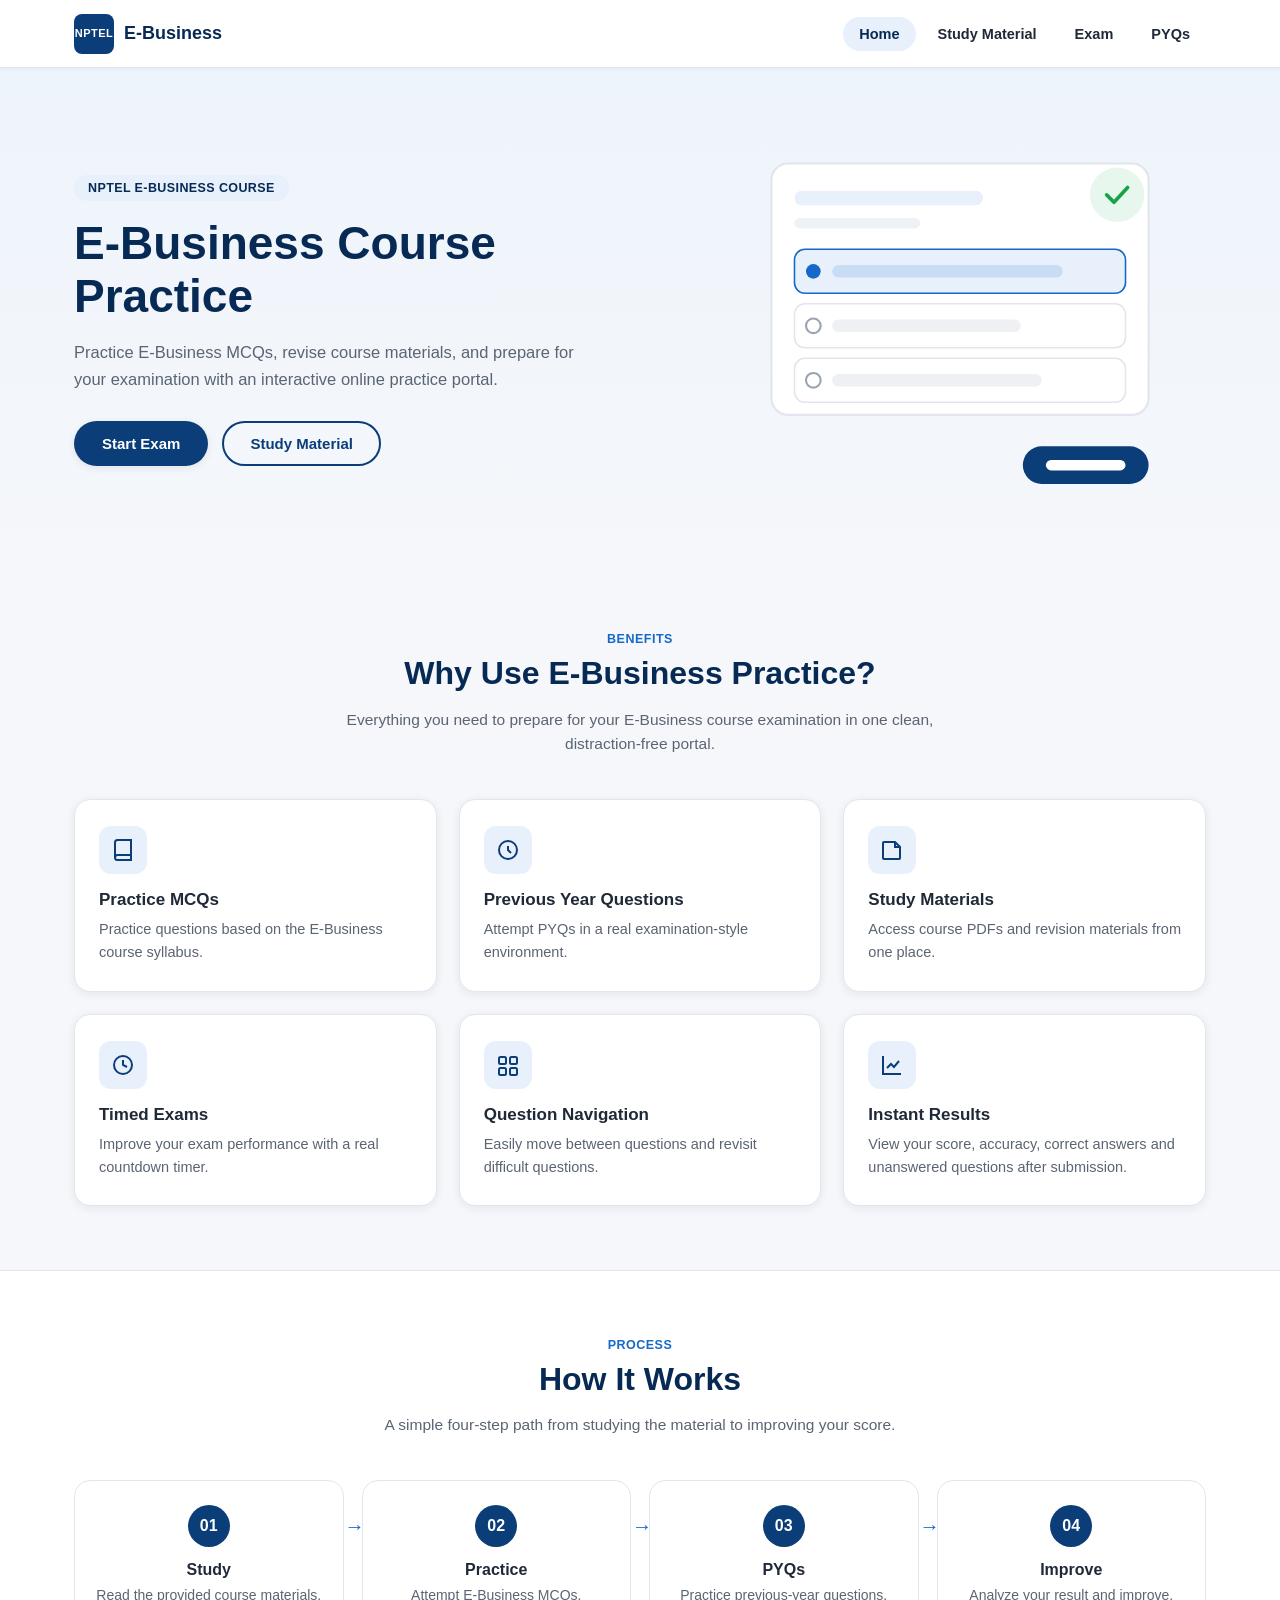
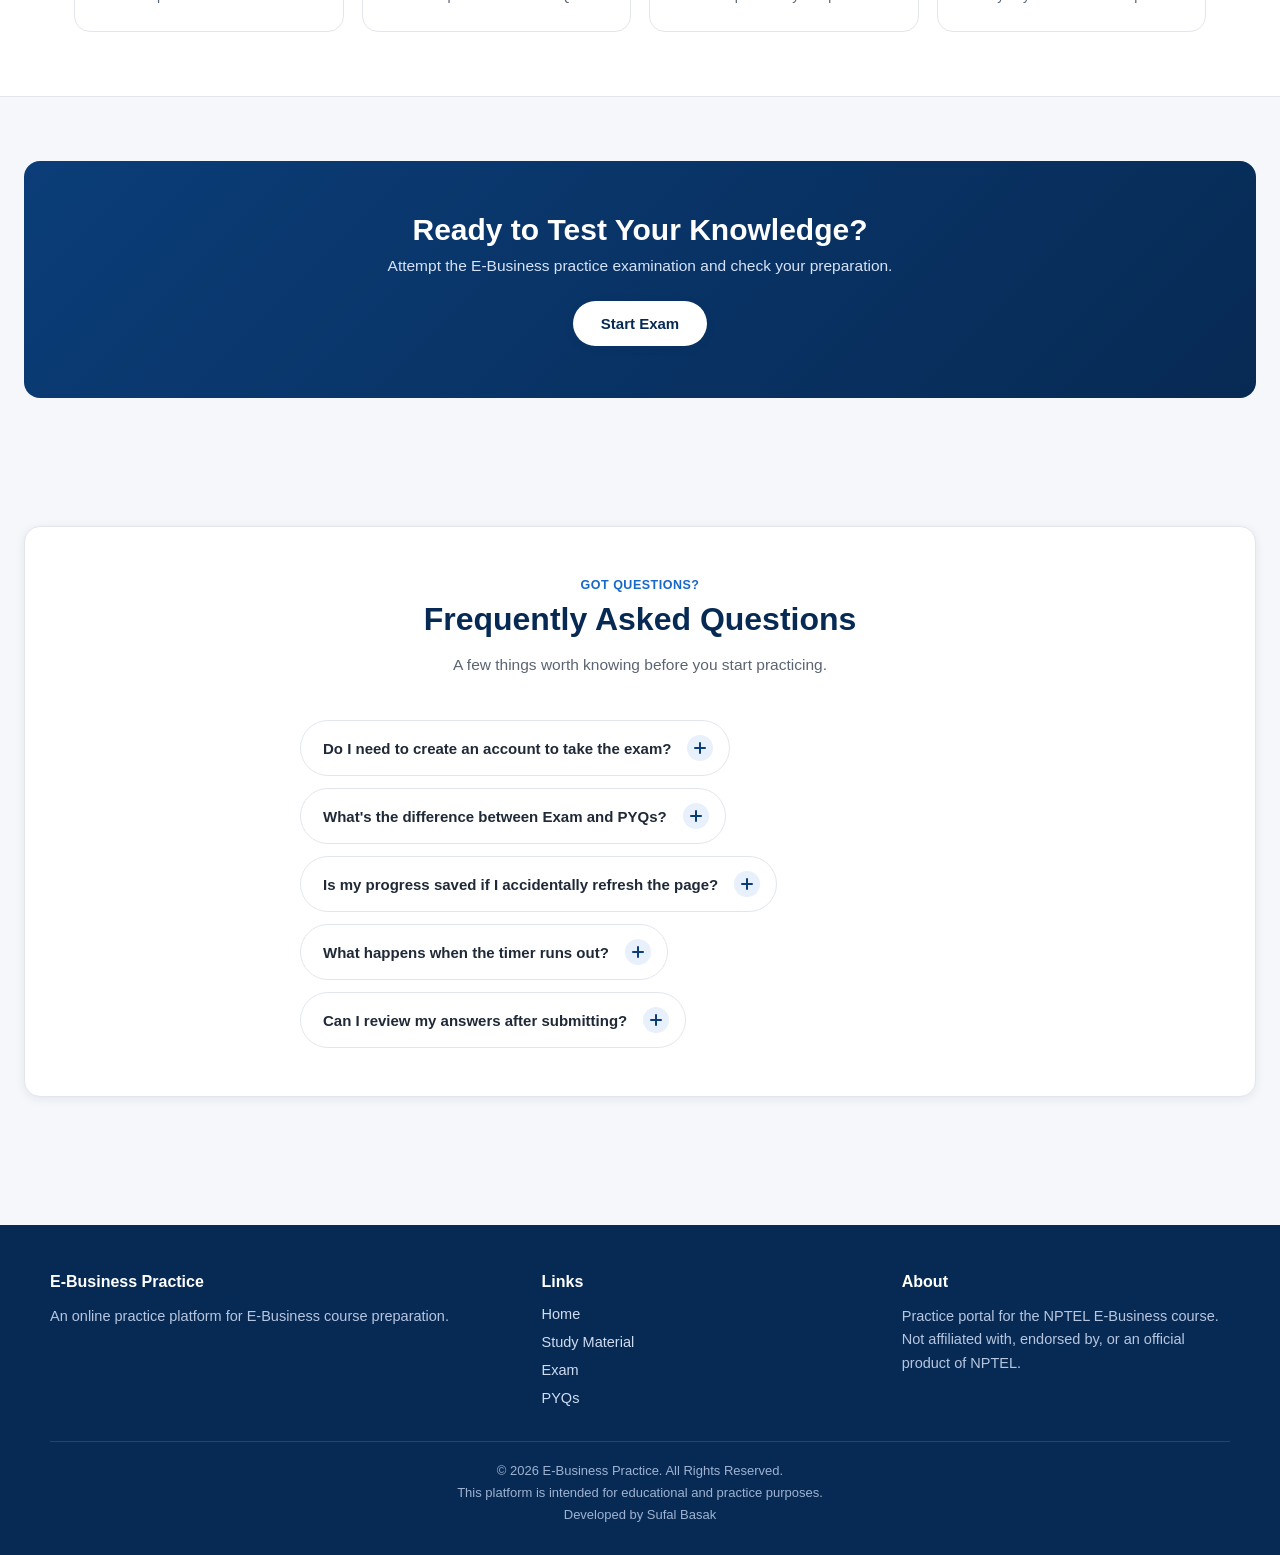
==== exam.html @ a72978e4 "qs add 2" ====
<!DOCTYPE html>
<html lang="en">
<head>
<meta charset="UTF-8">
<meta name="viewport" content="width=device-width, initial-scale=1.0">
<title id="pageTitle">Online Assessment | E-Business Course Practice</title>
<link rel="stylesheet" href="css/style.css">
<link rel="stylesheet" href="css/exam.css">
</head>
<body class="exam-body">

<header class="exam-header">
  <div class="exam-title">
    <span class="logo-badge">NPTEL</span>
    <div>
      <span id="examTitleText">E-Business Online Assessment</span>
      <span class="candidate-name" id="candidateNameLabel"></span>
    </div>
  </div>
  <div class="header-right">
    <div class="timer-box" id="timerBox">
      <span class="timer-label">Time Left</span>
      <span class="timer-value" id="timerValue">30:00</span>
    </div>
    <button class="btn btn-danger btn-header-submit" id="submitExamBtn" type="button">Submit Exam</button>
  </div>
</header>

<div class="exam-body-wrap">
  <div class="exam-main">
    <div class="section-tabs">
      <button class="section-tab" type="button" id="sectionTab">General Awareness</button>
    </div>

    <div class="question-card">
      <div class="question-card-top">
        <h2 id="questionNoLabel">Question No. 1</h2>
        <div class="question-meta">
          <span id="questionMarks">Marks: 1</span>
          <span id="questionYear"></span>
        </div>
      </div>
      <div class="question-text" id="questionText">Loading question...</div>
      <div class="options-list" id="optionsList"></div>
    </div>

    <div class="exam-actions">
      <div class="left-actions">
        <button class="btn btn-outline" id="markReviewBtn" type="button">Mark for Review &amp; Next</button>
        <button class="btn btn-ghost" id="clearResponseBtn" type="button">Clear Response</button>
      </div>
      <div class="right-actions">
        <button class="btn btn-ghost" id="prevBtn" type="button">Previous</button>
        <button class="btn btn-primary" id="saveNextBtn" type="button">Save &amp; Next</button>
      </div>
    </div>
  </div>

  <aside class="palette-panel">
    <button class="palette-toggle-btn" id="paletteToggleBtn" type="button">
      <span>Question Palette</span>
      <span id="paletteToggleIcon">&#9660;</span>
    </button>
    <div class="palette-content open" id="paletteContent">
      <div class="candidate-card">
        <div class="candidate-avatar" id="candidateAvatar">
          <img src="assets/images/nptel-logo.png" alt="Candidate Profile">
        </div>
        <div>
          <div class="cname" id="candidateCardName">Candidate</div>
          <div class="crole">Candidate</div>
        </div>
      </div>

      <div class="palette-summary" id="paletteSummary"></div>

      <div>
        <p class="palette-title">Question Palette</p>
        <div class="palette-grid" id="paletteGrid"></div>
      </div>

      <div class="legend">
        <div class="legend-item"><span class="legend-dot answered"></span> Answered</div>
        <div class="legend-item"><span class="legend-dot not-answered"></span> Not Answered</div>
        <div class="legend-item"><span class="legend-dot marked"></span> Marked for Review</div>
        <div class="legend-item"><span class="legend-dot not-visited"></span> Not Visited</div>
      </div>
    </div>
  </aside>
</div>

<!-- Submit confirmation modal -->
<div class="modal-overlay" id="submitModalOverlay">
  <div class="modal" role="dialog" aria-modal="true">
    <div class="modal-header">
      <h3>Submit Exam?</h3>
      <button class="modal-close" type="button" data-close-modal="submitModalOverlay">&times;</button>
    </div>
    <p style="color:var(--text-muted); font-size:14.5px; margin:0;">Are you sure you want to submit your exam?</p>
    <div class="submit-stats">
      <div class="stat-answered"><strong id="statAnswered">0</strong>Answered</div>
      <div class="stat-unanswered"><strong id="statUnanswered">0</strong>Unanswered</div>
      <div class="stat-marked"><strong id="statMarked">0</strong>Marked</div>
    </div>
    <div class="modal-actions">
      <button class="btn btn-ghost" type="button" data-close-modal="submitModalOverlay">Cancel</button>
      <button class="btn btn-danger" id="confirmSubmitBtn" type="button">Submit Exam</button>
    </div>
  </div>
</div>

<script src="js/sheets-config.js"></script>
<script src="js/exam.js"></script>
</body>
</html>
---- css/style.css ----
/* ============ Design tokens ============ */
:root {
  --primary: #0b3d78;
  --primary-dark: #072a54;
  --primary-light: #e8f0fb;
  --accent: #1668c9;
  --bg: #f5f7fa;
  --surface: #ffffff;
  --text: #1f2937;
  --text-muted: #5b6472;
  --border: #e2e6ec;

  --success: #16a34a;
  --success-bg: #e8f7ee;
  --warning: #f97316;
  --warning-bg: #fff1e6;
  --review: #8b5cf6;
  --review-bg: #f1eafe;
  --error: #dc2626;
  --error-bg: #fce8e8;
  --not-visited: #9aa3b1;
  --not-visited-bg: #eef0f3;

  --radius: 10px;
  --radius-lg: 16px;
  --shadow: 0 2px 10px rgba(15, 35, 65, 0.08);
  --shadow-lg: 0 12px 32px rgba(15, 35, 65, 0.14);
  --header-h: 68px;
}

* { box-sizing: border-box; }

html, body {
  margin: 0;
  padding: 0;
  background: var(--bg);
  color: var(--text);
  font-family: "Segoe UI", Roboto, "Helvetica Neue", Arial, sans-serif;
  scroll-behavior: smooth;
}

img { max-width: 100%; display: block; }

a { color: inherit; text-decoration: none; }

ul { list-style: none; margin: 0; padding: 0; }

button {
  font-family: inherit;
  cursor: pointer;
}

.container {
  max-width: 1180px;
  margin: 0 auto;
  padding: 0 24px;
}

/* ============ Buttons ============ */
.btn {
  display: inline-flex;
  align-items: center;
  justify-content: center;
  gap: 8px;
  padding: 12px 26px;
  border-radius: 999px;
  font-size: 15px;
  font-weight: 600;
  border: 2px solid transparent;
  transition: transform 0.15s ease, box-shadow 0.15s ease, background 0.15s ease, color 0.15s ease;
  white-space: nowrap;
}
.btn:active { transform: scale(0.97); }

.btn-primary {
  background: var(--primary);
  color: #fff;
  box-shadow: var(--shadow);
}
.btn-primary:hover { background: var(--primary-dark); box-shadow: var(--shadow-lg); }

.btn-outline {
  background: transparent;
  border-color: var(--primary);
  color: var(--primary);
}
.btn-outline:hover { background: var(--primary-light); }

.btn-ghost {
  background: transparent;
  color: var(--text-muted);
  border-color: var(--border);
}
.btn-ghost:hover { border-color: var(--primary); color: var(--primary); }

.btn-danger {
  background: var(--error);
  color: #fff;
}
.btn-danger:hover { background: #b91c1c; }

.btn-block { width: 100%; }
.btn:disabled { opacity: 0.5; cursor: not-allowed; }

/* ============ Navbar ============ */
.navbar {
  position: fixed;
  top: 0; left: 0; right: 0;
  height: var(--header-h);
  background: var(--surface);
  border-bottom: 1px solid var(--border);
  z-index: 200;
  box-shadow: 0 1px 4px rgba(15, 35, 65, 0.05);
}
.navbar .container {
  height: 100%;
  display: flex;
  align-items: center;
  justify-content: space-between;
}
.brand {
  display: flex;
  align-items: center;
  gap: 10px;
  font-weight: 700;
  font-size: 18px;
  color: var(--primary-dark);
}
.brand .logo-badge {
  width: 40px;
  height: 40px;
  border-radius: 8px;
  background: var(--primary);
  color: #fff;
  display: flex;
  align-items: center;
  justify-content: center;
  font-size: 11px;
  font-weight: 800;
  letter-spacing: 0.5px;
  line-height: 1.05;
  text-align: center;
}
.brand .brand-text .sep { color: var(--text-muted); font-weight: 400; margin: 0 6px; }

.nav-links {
  display: flex;
  align-items: center;
  gap: 6px;
}
.nav-links a, .nav-links button.nav-link {
  padding: 9px 16px;
  border-radius: 999px;
  font-weight: 600;
  font-size: 14.5px;
  color: var(--text);
  background: transparent;
  border: none;
}
.nav-links a:hover, .nav-links button.nav-link:hover,
.nav-links a.active {
  background: var(--primary-light);
  color: var(--primary-dark);
}

.nav-toggle {
  display: none;
  background: transparent;
  border: none;
  width: 40px;
  height: 40px;
  border-radius: 8px;
  align-items: center;
  justify-content: center;
}
.nav-toggle:hover { background: var(--primary-light); }
.nav-toggle span, .nav-toggle::before, .nav-toggle::after {
  display: block;
  width: 22px;
  height: 2px;
  background: var(--text);
  position: relative;
  transition: 0.2s;
}
.nav-toggle::before, .nav-toggle::after { content: ""; position: absolute; }
.nav-toggle::before { transform: translateY(-7px); }
.nav-toggle::after { transform: translateY(7px); }

body { padding-top: var(--header-h); }

@media (max-width: 860px) {
  .nav-toggle { display: flex; }
  .nav-links {
    position: fixed;
    top: var(--header-h);
    right: 0;
    left: 0;
    background: var(--surface);
    flex-direction: column;
    align-items: stretch;
    padding: 10px 20px 20px;
    border-bottom: 1px solid var(--border);
    box-shadow: var(--shadow);
    transform: translateY(-8px);
    opacity: 0;
    pointer-events: none;
    transition: 0.18s ease;
  }
  .nav-links.open {
    transform: translateY(0);
    opacity: 1;
    pointer-events: auto;
  }
  .nav-links a, .nav-links button.nav-link { text-align: left; width: 100%; }
}

/* ============ Footer ============ */
.site-footer {
  background: var(--primary-dark);
  color: #d7e2f2;
  margin-top: 64px;
}
.footer-grid {
  display: grid;
  grid-template-columns: 1.4fr 1fr 1fr;
  gap: 32px;
  padding: 48px 0 24px;
}
.footer-grid h4 {
  color: #fff;
  margin: 0 0 14px;
  font-size: 16px;
}
.footer-grid p { color: #b7c6e0; line-height: 1.6; margin: 0; font-size: 14.5px; }
.footer-grid ul li { margin-bottom: 10px; }
.footer-grid ul a { color: #cfdcf0; font-size: 14.5px; }
.footer-grid ul a:hover { color: #fff; }
.footer-bottom {
  border-top: 1px solid rgba(255,255,255,0.12);
  padding: 18px 0 28px;
  font-size: 13px;
  color: #9fb2d1;
  text-align: center;
  line-height: 1.7;
}
@media (max-width: 720px) {
  .footer-grid { grid-template-columns: 1fr; gap: 26px; }
}

/* ============ Modal ============ */
.modal-overlay {
  position: fixed;
  inset: 0;
  background: rgba(10, 20, 40, 0.55);
  display: flex;
  align-items: center;
  justify-content: center;
  z-index: 500;
  padding: 20px;
  opacity: 0;
  pointer-events: none;
  transition: opacity 0.18s ease;
}
.modal-overlay.open { opacity: 1; pointer-events: auto; }

.modal {
  background: var(--surface);
  border-radius: var(--radius-lg);
  width: 100%;
  max-width: 460px;
  max-height: 90vh;
  overflow-y: auto;
  box-shadow: var(--shadow-lg);
  padding: 28px;
  transform: translateY(12px) scale(0.98);
  transition: transform 0.18s ease;
}
.modal-overlay.open .modal { transform: translateY(0) scale(1); }

.modal-header {
  display: flex;
  justify-content: space-between;
  align-items: flex-start;
  margin-bottom: 18px;
}
.modal-header h3 { margin: 0; font-size: 20px; color: var(--primary-dark); }

.modal-sm { max-width: 340px; text-align: center; }
.coming-soon-text { color: var(--text-muted); font-size: 14.5px; margin: 0 0 20px; }

.modal-close {
  background: transparent;
  border: none;
  font-size: 20px;
  color: var(--text-muted);
  line-height: 1;
  padding: 4px;
}
.modal-close:hover { color: var(--error); }

.form-field { margin-bottom: 18px; }
.form-field label.field-label {
  display: block;
  font-weight: 600;
  font-size: 14.5px;
  margin-bottom: 8px;
  color: var(--text);
}
.form-field input[type="text"] {
  width: 100%;
  padding: 11px 14px;
  border: 1.5px solid var(--border);
  border-radius: var(--radius);
  font-size: 14.5px;
  outline: none;
  transition: border-color 0.15s;
}
.form-field input[type="text"]:focus { border-color: var(--accent); }

.radio-group { display: flex; flex-direction: column; gap: 8px; }
.radio-option {
  display: flex;
  align-items: center;
  gap: 10px;
  padding: 9px 12px;
  border: 1.5px solid var(--border);
  border-radius: var(--radius);
  cursor: pointer;
  transition: border-color 0.15s, background 0.15s;
  font-size: 14.5px;
}
.radio-option:hover { border-color: var(--accent); }
.radio-option input { accent-color: var(--primary); width: 16px; height: 16px; }
.radio-option.checked { border-color: var(--primary); background: var(--primary-light); }

.field-error {
  color: var(--error);
  font-size: 12.5px;
  margin-top: 6px;
  display: none;
}
.form-field.invalid .field-error { display: block; }
.form-field.invalid input[type="text"] { border-color: var(--error); }
.form-field.invalid .radio-option { border-color: var(--error); }

/* ============ Utility ============ */
.visually-hidden {
  position: absolute;
  width: 1px; height: 1px;
  overflow: hidden;
  clip: rect(0,0,0,0);
}
---- css/exam.css ----
body.exam-body { padding-top: 0; background: var(--bg); }

/* ============ Exam header ============ */
.exam-header {
  background: var(--surface);
  border-bottom: 1px solid var(--border);
  padding: 12px 20px;
  display: flex;
  align-items: center;
  justify-content: space-between;
  flex-wrap: wrap;
  gap: 10px;
  position: sticky;
  top: 0;
  z-index: 100;
  box-shadow: 0 1px 4px rgba(15,35,65,0.06);
}
.exam-header .exam-title {
  display: flex;
  align-items: center;
  gap: 10px;
  font-weight: 700;
  color: var(--primary-dark);
  font-size: 16.5px;
}
.exam-header .exam-title .logo-badge {
  width: 34px; height: 34px;
  border-radius: 8px;
  background: var(--primary);
  color: #fff;
  display: flex; align-items: center; justify-content: center;
  font-size: 10px; font-weight: 800;
}
.exam-header .candidate-name {
  font-size: 12.5px;
  font-weight: 500;
  color: var(--text-muted);
  display: block;
}
.header-right {
  display: flex;
  align-items: center;
  gap: 14px;
  flex-wrap: wrap;
}
.btn-header-submit {
  padding: 9px 20px;
  font-size: 13.5px;
}

.timer-box {
  display: flex;
  align-items: center;
  gap: 10px;
  background: var(--primary-light);
  padding: 8px 16px;
  border-radius: 999px;
}
.timer-box .timer-label { font-size: 12px; color: var(--text-muted); font-weight: 600; }
.timer-box .timer-value {
  font-size: 18px;
  font-weight: 800;
  color: var(--primary-dark);
  font-variant-numeric: tabular-nums;
  letter-spacing: 0.5px;
}
.timer-box.low-time { background: var(--error-bg); }
.timer-box.low-time .timer-value { color: var(--error); }

/* ============ Layout ============ */
.exam-body-wrap {
  display: grid;
  grid-template-columns: 1fr 320px;
  gap: 0;
  min-height: calc(100vh - 64px - 62px);
}
.exam-main {
  padding: 26px 32px;
  background: var(--bg);
}
.section-tabs {
  display: flex;
  gap: 8px;
  margin-bottom: 18px;
  flex-wrap: wrap;
}
.section-tab {
  background: var(--primary);
  color: #fff;
  border: none;
  padding: 9px 20px;
  border-radius: var(--radius);
  font-weight: 700;
  font-size: 13.5px;
}

.question-card {
  background: var(--surface);
  border: 1px solid var(--border);
  border-radius: var(--radius-lg);
  padding: 26px 28px;
  box-shadow: var(--shadow);
  min-height: 360px;
}
.question-card-top {
  display: flex;
  justify-content: space-between;
  align-items: center;
  margin-bottom: 18px;
  flex-wrap: wrap;
  gap: 10px;
}
.question-card-top h2 {
  margin: 0;
  font-size: 17px;
  color: var(--primary-dark);
}
.question-meta {
  font-size: 12.5px;
  color: var(--text-muted);
  display: flex;
  gap: 14px;
}
.question-text {
  font-size: 16px;
  line-height: 1.7;
  color: var(--text);
  margin-bottom: 22px;
  white-space: pre-line;
}
.options-list { display: flex; flex-direction: column; gap: 12px; }
.option-row {
  display: flex;
  align-items: flex-start;
  gap: 12px;
  padding: 13px 16px;
  border: 1.5px solid var(--border);
  border-radius: var(--radius);
  cursor: pointer;
  transition: border-color 0.15s, background 0.15s;
  font-size: 15px;
  line-height: 1.5;
}
.option-row:hover { border-color: var(--accent); background: var(--primary-light); }
.option-row.selected { border-color: var(--primary); background: var(--primary-light); }
.option-row input { margin-top: 3px; accent-color: var(--primary); width: 17px; height: 17px; flex-shrink: 0; }
.option-label { font-weight: 700; color: var(--accent); margin-right: 4px; }

/* ============ Bottom nav ============ */
.exam-actions {
  display: flex;
  justify-content: space-between;
  align-items: center;
  gap: 12px;
  margin-top: 18px;
  padding: 16px 20px;
  background: var(--surface);
  border: 1px solid var(--border);
  border-radius: var(--radius-lg);
  box-shadow: var(--shadow);
  flex-wrap: wrap;
}
.exam-actions .left-actions, .exam-actions .right-actions { display: flex; gap: 12px; flex-wrap: wrap; }

/* ============ Palette sidebar ============ */
.palette-panel {
  background: var(--surface);
  border-left: 1px solid var(--border);
  padding: 22px 20px;
  display: flex;
  flex-direction: column;
  gap: 18px;
}
.candidate-card {
  display: flex;
  align-items: center;
  gap: 12px;
  padding: 12px;
  background: var(--primary-light);
  border-radius: var(--radius);
}
.candidate-avatar {
  width: 44px; height: 44px;
  border-radius: 50%;
  background: #ffffff;
  border: 1.5px solid var(--border);
  color: var(--primary);
  display: flex; align-items: center; justify-content: center;
  font-weight: 700;
  font-size: 13px;
  flex-shrink: 0;
  overflow: hidden;
  padding: 3px;
  box-shadow: 0 1px 3px rgba(0, 0, 0, 0.08);
}
.candidate-avatar img {
  width: 100%;
  height: 100%;
  object-fit: contain;
  display: block;
}
.candidate-card .cname { font-weight: 700; font-size: 14px; color: var(--text); }
.candidate-card .crole { font-size: 12px; color: var(--text-muted); }

.palette-title { font-weight: 700; font-size: 14.5px; color: var(--primary-dark); margin: 0; }

.palette-grid {
  display: grid;
  grid-template-columns: repeat(5, 1fr);
  gap: 7px;
}
.palette-btn {
  aspect-ratio: 1;
  border: none;
  border-radius: 7px;
  font-weight: 700;
  font-size: 12px;
  color: #fff;
  background: var(--not-visited);
  position: relative;
  transition: transform 0.12s;
}
.palette-btn:hover { transform: scale(1.06); }
.palette-btn.current { outline: 3px solid var(--accent); outline-offset: 2px; }
.palette-btn.not-visited { background: var(--surface); color: var(--text); border: 1.5px solid var(--border); }
.palette-btn.not-answered { background: var(--warning); }
.palette-btn.answered { background: var(--success); }
.palette-btn.marked { background: var(--review); }
.palette-btn.answered-marked {
  background: var(--review);
}
.palette-btn.answered-marked::after {
  content: "✓";
  position: absolute;
  bottom: 2px; right: 4px;
  font-size: 9px;
  color: var(--success-bg);
}

.legend { display: flex; flex-direction: column; gap: 8px; font-size: 12.5px; color: var(--text-muted); }
.legend-item { display: flex; align-items: center; gap: 8px; }
.legend-dot { width: 12px; height: 12px; border-radius: 3px; flex-shrink: 0; }
.legend-dot.answered { background: var(--success); }
.legend-dot.not-answered { background: var(--warning); }
.legend-dot.marked { background: var(--review); }
.legend-dot.not-visited { background: var(--surface); border: 1.5px solid var(--border); }

.palette-summary {
  display: grid;
  grid-template-columns: 1fr 1fr;
  gap: 8px;
  font-size: 12.5px;
}
.palette-summary div {
  background: var(--bg);
  border-radius: 8px;
  padding: 8px 10px;
  text-align: center;
}
.palette-summary strong { display: block; font-size: 16px; }

/* mobile palette toggle */
.palette-toggle-btn { display: none; }

@media (max-width: 980px) {
  .exam-body-wrap { grid-template-columns: 1fr; }
  .palette-panel {
    border-left: none;
    border-top: 1px solid var(--border);
    max-height: none;
  }
  .palette-toggle-btn {
    display: flex;
    align-items: center;
    justify-content: space-between;
    width: 100%;
    background: var(--primary-light);
    border: none;
    padding: 12px 16px;
    border-radius: var(--radius);
    font-weight: 700;
    color: var(--primary-dark);
  }
  .palette-content { display: none; flex-direction: column; gap: 18px; }
  .palette-content.open { display: flex; }
}
@media (max-width: 640px) {
  .exam-main { padding: 18px 16px; }
  .exam-actions { padding: 14px 16px; flex-direction: column; align-items: stretch; }
  .exam-actions .left-actions, .exam-actions .right-actions { justify-content: stretch; }
  .exam-actions .btn { flex: 1; }
  .question-card { padding: 20px 18px; min-height: unset; }
  .palette-panel { padding: 16px; }
  .exam-header { padding: 10px 14px; }
  .exam-header .exam-title { font-size: 14.5px; gap: 8px; }
  .exam-header .exam-title .logo-badge { width: 30px; height: 30px; font-size: 9px; }
  .exam-header .candidate-name {
    max-width: 220px;
    white-space: nowrap;
    overflow: hidden;
    text-overflow: ellipsis;
  }
  .timer-box { padding: 6px 12px; }
  .timer-box .timer-value { font-size: 15.5px; }
  .header-right { gap: 8px; }
  .btn-header-submit { padding: 7px 14px; font-size: 12.5px; }
}

/* ============ Confirm submit modal extras ============ */
.submit-stats {
  display: grid;
  grid-template-columns: repeat(3, 1fr);
  gap: 10px;
  margin: 18px 0 22px;
}
.submit-stats div {
  background: var(--bg);
  border-radius: var(--radius);
  padding: 14px 8px;
  text-align: center;
}
.submit-stats strong { display: block; font-size: 20px; }
.submit-stats .stat-answered strong { color: var(--success); }
.submit-stats .stat-unanswered strong { color: var(--warning); }
.submit-stats .stat-marked strong { color: var(--review); }
.modal-actions { display: flex; gap: 12px; justify-content: flex-end; }

/* ============ Result page ============ */
.result-wrap {
  max-width: 720px;
  margin: 60px auto;
  padding: 0 20px;
}
.result-card {
  background: var(--surface);
  border-radius: var(--radius-lg);
  box-shadow: var(--shadow-lg);
  padding: 40px 36px;
  text-align: center;
}
.result-card .result-tag {
  display: inline-block;
  background: var(--success-bg);
  color: var(--success);
  font-weight: 700;
  font-size: 12.5px;
  letter-spacing: 0.4px;
  text-transform: uppercase;
  padding: 6px 16px;
  border-radius: 999px;
  margin-bottom: 14px;
}
.result-card h1 { margin: 0 0 4px; color: var(--primary-dark); font-size: 22px; }
.result-card .exam-name { color: var(--text-muted); margin: 0 0 22px; font-size: 14.5px; }
.score-circle {
  width: 160px; height: 160px;
  border-radius: 50%;
  border: 10px solid var(--primary-light);
  display: flex;
  flex-direction: column;
  align-items: center;
  justify-content: center;
  margin: 0 auto 28px;
}
.score-circle .score-value { font-size: 34px; font-weight: 800; color: var(--primary-dark); }
.score-circle .score-total { font-size: 13px; color: var(--text-muted); }

.result-stats {
  display: grid;
  grid-template-columns: repeat(2, 1fr);
  gap: 14px;
  margin-bottom: 30px;
  text-align: left;
}
.result-stat {
  background: var(--bg);
  border-radius: var(--radius);
  padding: 14px 18px;
  display: flex;
  justify-content: space-between;
  align-items: center;
}
.result-stat .label { font-size: 13.5px; color: var(--text-muted); }
.result-stat .value { font-size: 18px; font-weight: 800; }
.result-stat.correct .value { color: var(--success); }
.result-stat.incorrect .value { color: var(--error); }
.result-stat.unanswered .value { color: var(--warning); }
.result-stat.accuracy .value { color: var(--accent); }

.result-actions { display: flex; gap: 14px; justify-content: center; flex-wrap: wrap; }

@media (max-width: 560px) {
  .result-card { padding: 30px 20px; }
  .result-stats { grid-template-columns: 1fr; }
}

/* ============ Review section ============ */
.review-wrap {
  max-width: 820px;
  margin: 40px auto 80px;
  padding: 0 20px;
  display: none;
}
.review-wrap.open { display: block; }
.review-wrap h2 { color: var(--primary-dark); margin-bottom: 20px; }
.review-item {
  background: var(--surface);
  border: 1px solid var(--border);
  border-radius: var(--radius-lg);
  padding: 22px 24px;
  margin-bottom: 16px;
}
.review-item-top {
  display: flex;
  justify-content: space-between;
  align-items: center;
  margin-bottom: 12px;
}
.review-item-top h4 { margin: 0; font-size: 15px; color: var(--text-muted); }
.status-pill {
  font-size: 12px;
  font-weight: 700;
  padding: 4px 12px;
  border-radius: 999px;
}
.status-pill.correct { background: var(--success-bg); color: var(--success); }
.status-pill.incorrect { background: var(--error-bg); color: var(--error); }
.status-pill.unanswered { background: var(--warning-bg); color: var(--warning); }
.review-item .q-text { font-size: 15.5px; margin-bottom: 14px; line-height: 1.6; }
.review-answers { display: grid; grid-template-columns: 1fr 1fr; gap: 14px; margin-bottom: 10px; }
.review-answers .ans-block { font-size: 13.5px; }
.review-answers .ans-block .ans-label { color: var(--text-muted); font-weight: 600; margin-bottom: 4px; }
.review-answers .ans-block .ans-value { font-weight: 600; }
.review-answers .your-answer .ans-value.wrong { color: var(--error); }
.review-answers .your-answer .ans-value.right { color: var(--success); }
.review-answers .correct-answer .ans-value { color: var(--success); }
.review-explanation {
  background: var(--primary-light);
  border-radius: var(--radius);
  padding: 12px 14px;
  font-size: 13.5px;
  color: var(--text);
  margin-top: 8px;
}
@media (max-width: 560px) {
  .review-answers { grid-template-columns: 1fr; }
}
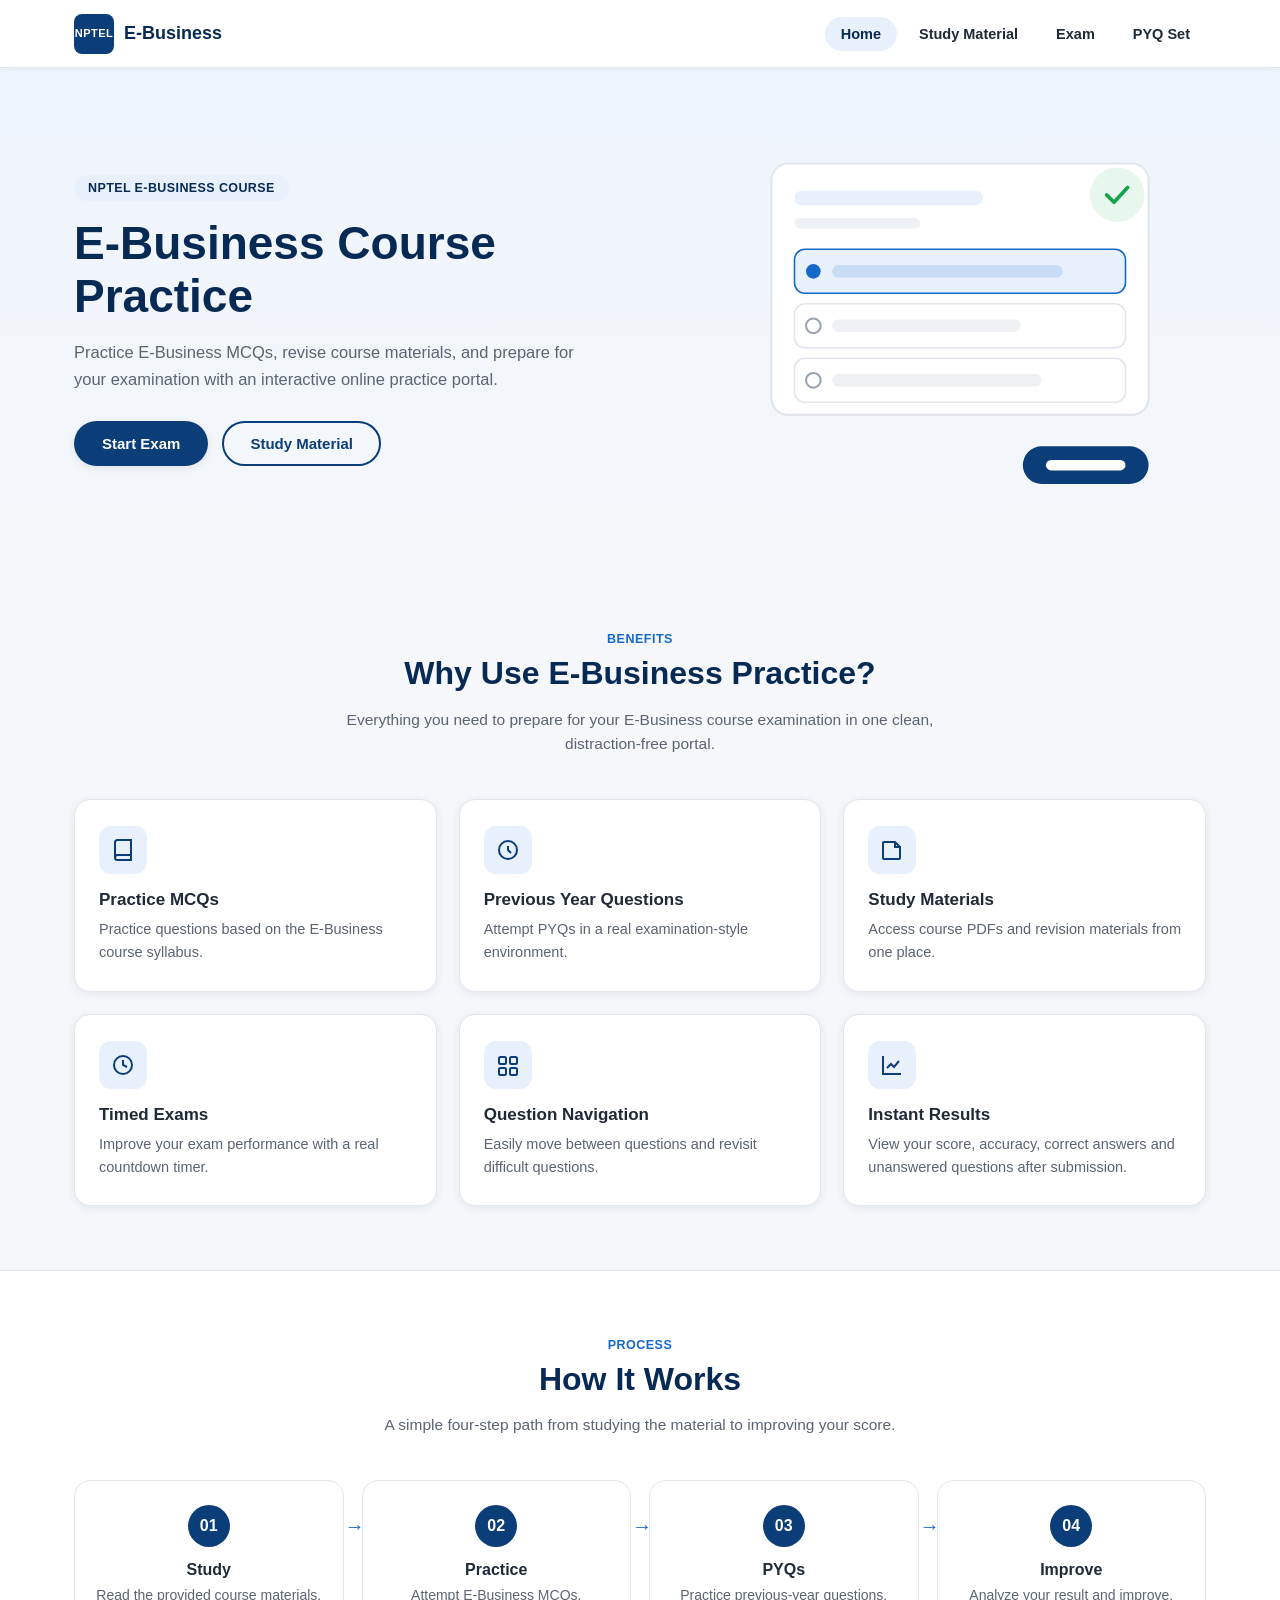
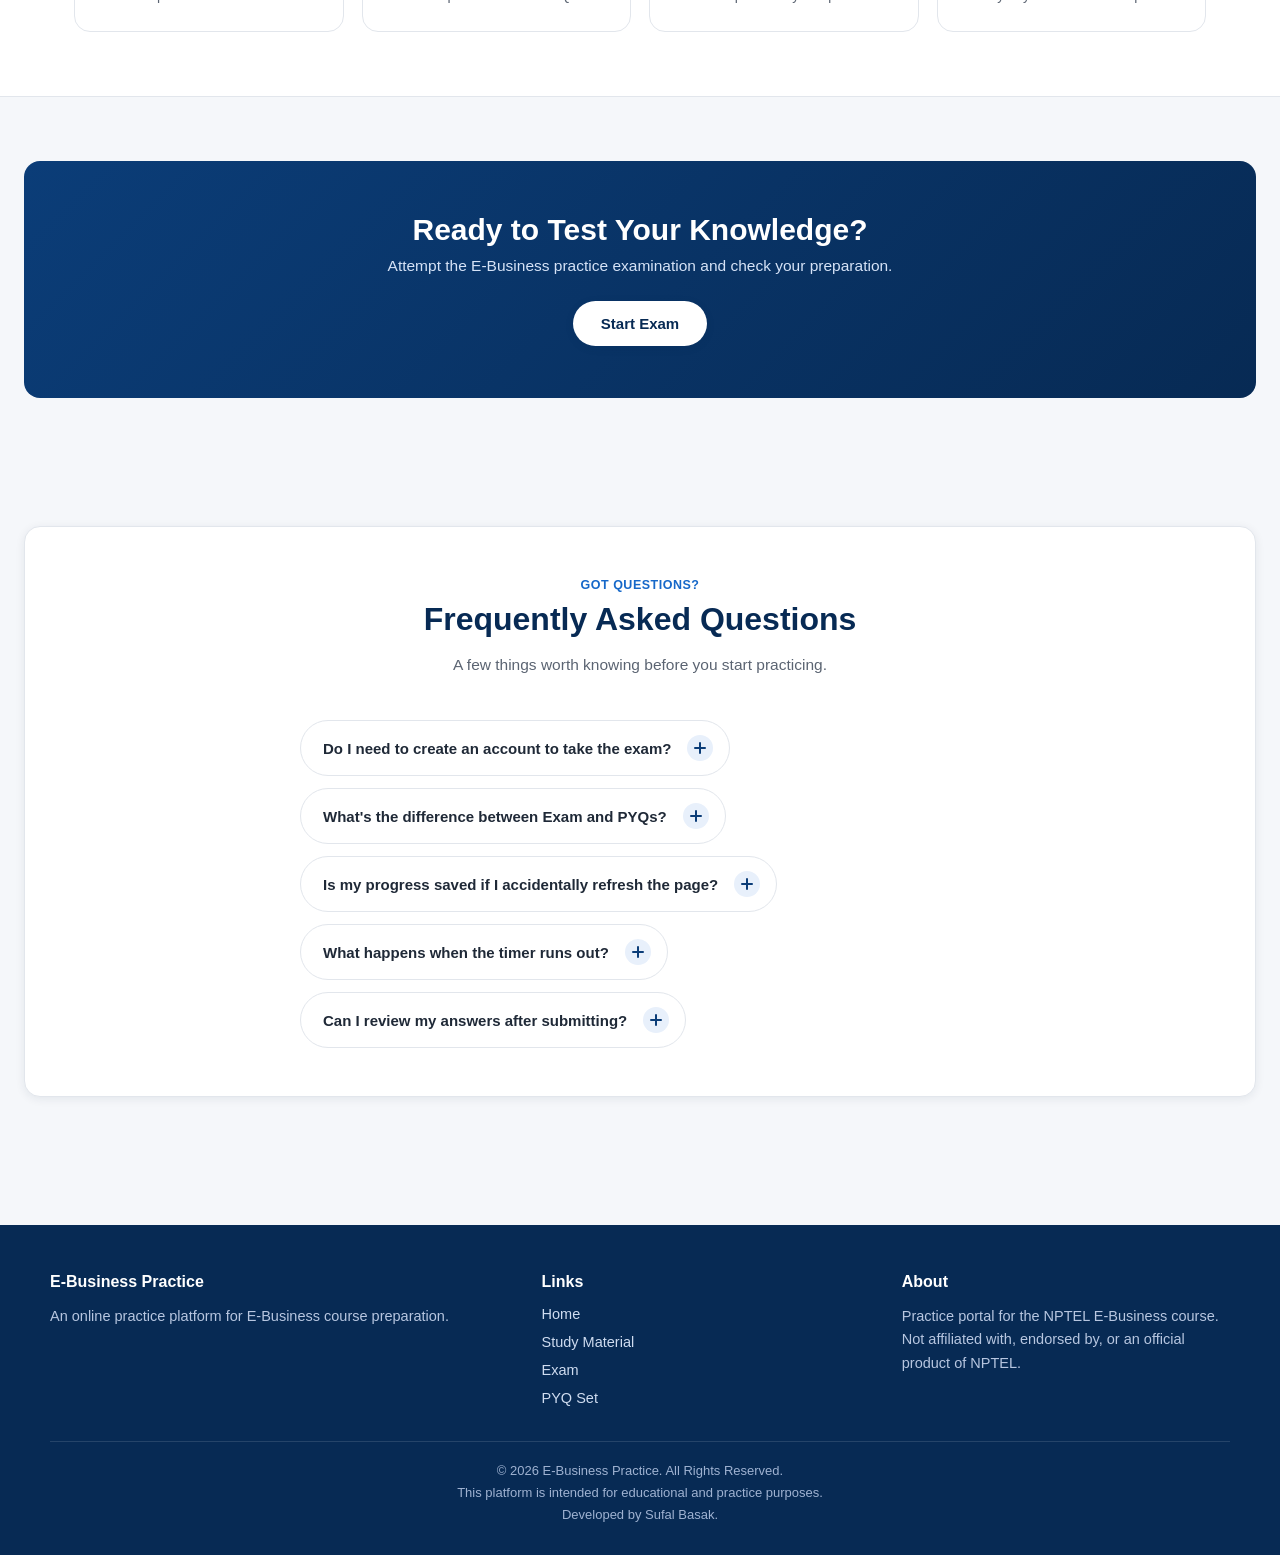
==== commit 6339c629: "time up" ====
--- a/exam.html
+++ b/exam.html
@@ -20,7 +20,7 @@
   <div class="header-right">
     <div class="timer-box" id="timerBox">
       <span class="timer-label">Time Left</span>
-      <span class="timer-value" id="timerValue">30:00</span>
+      <span class="timer-value" id="timerValue">--:--</span>
     </div>
     <button class="btn btn-danger btn-header-submit" id="submitExamBtn" type="button">Submit Exam</button>
   </div>
--- a/css/style.css
+++ b/css/style.css
@@ -256,7 +256,7 @@
   align-items: center;
   justify-content: center;
   z-index: 500;
-  padding: 20px;
+  padding: 16px;
   opacity: 0;
   pointer-events: none;
   transition: opacity 0.18s ease;
@@ -267,11 +267,10 @@
   background: var(--surface);
   border-radius: var(--radius-lg);
   width: 100%;
-  max-width: 460px;
-  max-height: 90vh;
-  overflow-y: auto;
+  max-width: 480px;
+  max-height: 94vh;
   box-shadow: var(--shadow-lg);
-  padding: 28px;
+  padding: 20px 22px;
   transform: translateY(12px) scale(0.98);
   transition: transform 0.18s ease;
 }
@@ -280,63 +279,69 @@
 .modal-header {
   display: flex;
   justify-content: space-between;
-  align-items: flex-start;
-  margin-bottom: 18px;
-}
-.modal-header h3 { margin: 0; font-size: 20px; color: var(--primary-dark); }
+  align-items: center;
+  margin-bottom: 14px;
+}
+.modal-header h3 { margin: 0; font-size: 18px; color: var(--primary-dark); }
 
 .modal-sm { max-width: 340px; text-align: center; }
-.coming-soon-text { color: var(--text-muted); font-size: 14.5px; margin: 0 0 20px; }
+.coming-soon-text { color: var(--text-muted); font-size: 14px; margin: 0 0 16px; }
 
 .modal-close {
   background: transparent;
   border: none;
-  font-size: 20px;
+  font-size: 22px;
   color: var(--text-muted);
   line-height: 1;
   padding: 4px;
+  cursor: pointer;
 }
 .modal-close:hover { color: var(--error); }
 
-.form-field { margin-bottom: 18px; }
+.form-field { margin-bottom: 12px; }
 .form-field label.field-label {
   display: block;
   font-weight: 600;
-  font-size: 14.5px;
-  margin-bottom: 8px;
+  font-size: 13.5px;
+  margin-bottom: 5px;
   color: var(--text);
 }
 .form-field input[type="text"] {
   width: 100%;
-  padding: 11px 14px;
+  padding: 9px 12px;
   border: 1.5px solid var(--border);
   border-radius: var(--radius);
-  font-size: 14.5px;
+  font-size: 14px;
   outline: none;
   transition: border-color 0.15s;
 }
 .form-field input[type="text"]:focus { border-color: var(--accent); }
 
-.radio-group { display: flex; flex-direction: column; gap: 8px; }
+.radio-group {
+  display: grid;
+  grid-template-columns: repeat(2, 1fr);
+  gap: 7px;
+}
 .radio-option {
   display: flex;
   align-items: center;
-  gap: 10px;
-  padding: 9px 12px;
+  gap: 8px;
+  padding: 8px 10px;
   border: 1.5px solid var(--border);
   border-radius: var(--radius);
   cursor: pointer;
   transition: border-color 0.15s, background 0.15s;
-  font-size: 14.5px;
+  font-size: 13.5px;
+  user-select: none;
 }
 .radio-option:hover { border-color: var(--accent); }
-.radio-option input { accent-color: var(--primary); width: 16px; height: 16px; }
-.radio-option.checked { border-color: var(--primary); background: var(--primary-light); }
+.radio-option input { accent-color: var(--primary); width: 15px; height: 15px; cursor: pointer; }
+.radio-option.checked { border-color: var(--primary); background: var(--primary-light); font-weight: 600; }
 
 .field-error {
   color: var(--error);
-  font-size: 12.5px;
-  margin-top: 6px;
+  font-size: 12px;
+  margin-top: 4px;
   display: none;
 }
 .form-field.invalid .field-error { display: block; }
